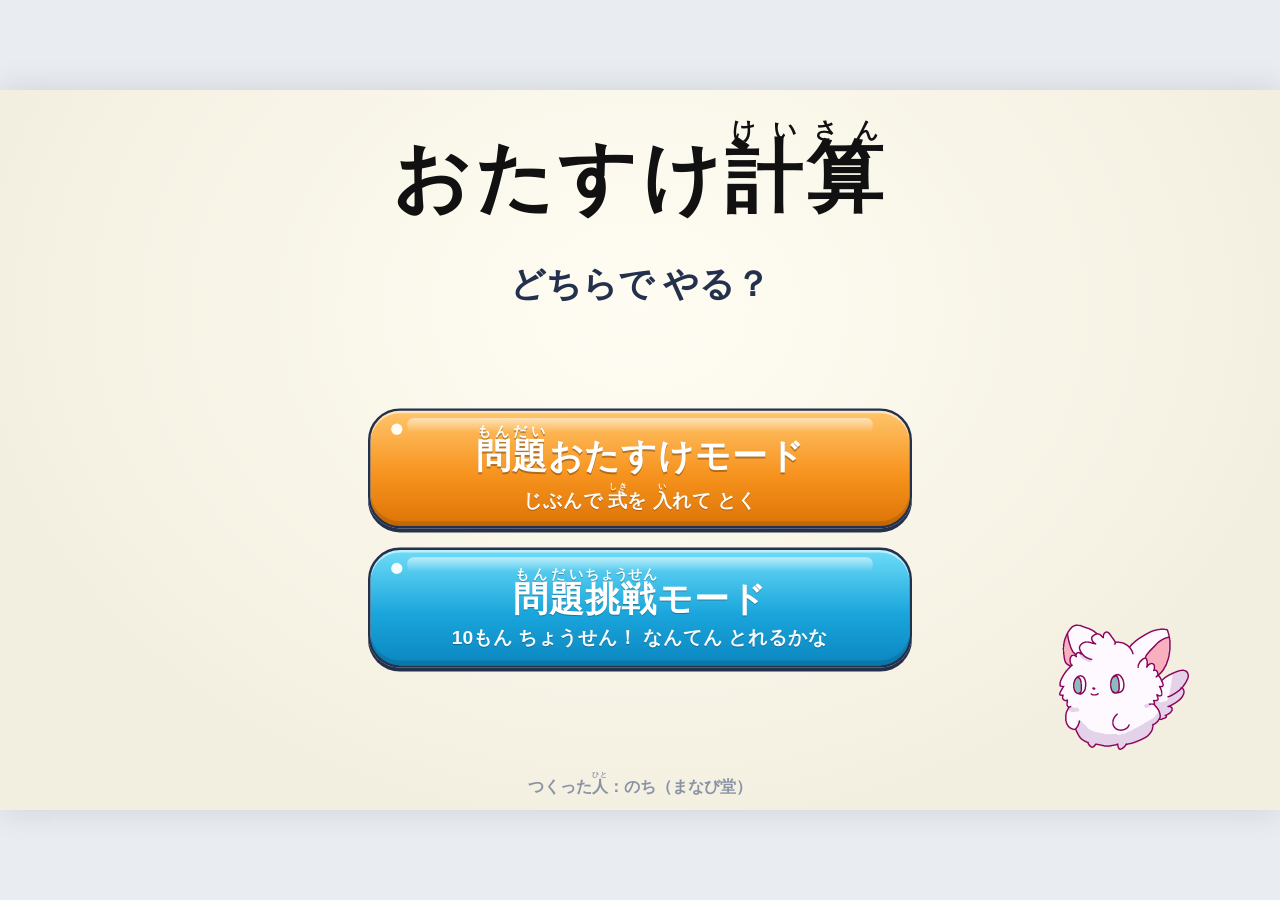
==== src/index.html @ decfeaf8 "おたすけ計算 ver 1.0.0 を作成 - 問題おたすけモードと問題挑戦モード（4しゅるい・10問・点数） - おたすけレベル（たくさん・すこし・なし） - ブロック・数の線・さくらんぼの切りかえ " ====
<!doctype html>
<html lang="ja">
<head>
<meta charset="utf-8">
<meta name="viewport" content="width=device-width,initial-scale=1">
<title>おたすけ計算</title>
<link rel="stylesheet" href="style.css">
</head>
<body>
<div id="stage">
  <header id="top">
    <h1 class="ttl">おたすけ<ruby>計算<rt>けいさん</rt></ruby><span class="badge" id="prog" hidden></span></h1>
    <div class="hbtns">
      <button class="gb g-cyan" id="bBack"><svg viewBox="0 0 32 32"><path d="M19 7 10 16l9 9" /></svg>もどす</button>
      <button class="gb g-green" id="bFwd">すすむ<svg viewBox="0 0 32 32"><path d="M13 7l9 9-9 9" /></svg></button>
      <button class="gb g-orange" id="bReset"><svg viewBox="0 0 32 32"><path d="M8 17a8 8 0 1 0 2.6-6" /><path d="M9 5v6h6" /></svg>リセット</button>
      <button class="gb g-navy" id="bSet"><svg viewBox="0 0 32 32" class="gear"><circle cx="16" cy="16" r="7.5" /><path d="M16 2.5v5M16 24.5v5M2.5 16h5M24.5 16h5M6.5 6.5l3.5 3.5M22 22l3.5 3.5M6.5 25.5 10 22M22 10l3.5-3.5" /></svg>せってい</button>
    </div>
  </header>

  <div id="tabs" hidden>
    <button class="gb g-cyan sm" data-v="blk">ブロック</button>
    <button class="gb g-cyan sm" data-v="line"><ruby>数<rt>かず</rt></ruby>の<ruby>線<rt>せん</rt></ruby></button>
    <button class="gb g-cyan sm" data-v="sak">さくらんぼ</button>
  </div>

  <div id="note">
    <svg id="grid"></svg>
    <div id="shiki"><ruby>式<rt>しき</rt></ruby></div>
    <div id="hlL"></div>
    <svg id="lineL"></svg>
    <div id="markL"></div>
    <div id="figL"></div>
    <div id="boxL"></div>
    <svg id="fxL"></svg>
  </div>

  <div id="bubble"><div id="say"></div><div id="sayBtns"></div></div>
  <div id="charaW"><img id="chara" src="assets/chara.png" alt=""></div>
  <div id="pad"></div>
  <div id="endCard" hidden>
    <div class="etxt" id="eTxt"></div>
    <button class="gb g-green" id="bNew"></button>
    <button class="gb g-gray" id="bStay">このまま みる</button>
  </div>

  <div id="assist" hidden>
    <div class="ahead">
      <div id="aTitle"></div>
      <button class="gb g-cyan sm" id="aAgain">もういちど</button>
      <button class="gb g-gray sm" id="aClose">とじる</button>
    </div>
    <div id="aBody"></div>
  </div>

  <div id="home">
    <div class="hTtl">おたすけ<ruby>計算<rt>けいさん</rt></ruby></div>
    <div class="hQ" id="hQ"></div>
    <div class="hBtns" id="hBtns"></div>
    <button class="gb g-gray" id="hBack"><svg viewBox="0 0 32 32"><path d="M19 7 10 16l9 9" /></svg>もどる</button>
    <img class="hChara" src="assets/chara.png" alt="">
    <div class="hCredit">つくった<ruby>人<rt>ひと</rt></ruby>：のち（まなび堂）</div>
  </div>

  <div id="modal" hidden><div class="card" id="mCard"></div></div>
  <div id="confL"></div>
</div>
<script src="logic.js"></script>
<script src="app.js"></script>
</body>
</html>
---- src/style.css ----
:root{
  --f:"UD デジタル 教科書体 NK-R","UD デジタル 教科書体 N-R","UD Digi Kyokasho NK-R","UD Digi Kyokasho N-R","BIZ UDPGothic","Meiryo",sans-serif;
  --fb:"UD デジタル 教科書体 NK-B","UD デジタル 教科書体 N-B","UD Digi Kyokasho NK-B","UD Digi Kyokasho N-B","BIZ UDPGothic","Meiryo",sans-serif;
  --ink:#1c2233; --kid:#183a8c; --carry:#e8590c; --borrow:#1971c2;
  --grid:#3aa0d0; --gridL:#8ccbe8; --navy:#24314d; --cell:56px;
}
*{box-sizing:border-box;margin:0;padding:0}
html,body{width:100%;height:100%;overflow:hidden;background:#e9edf2;touch-action:manipulation;overscroll-behavior:none}
body{font-family:var(--f);color:var(--ink);user-select:none;-webkit-user-select:none}
button{font-family:var(--fb);cursor:pointer}
ruby rt{font-size:.36em;letter-spacing:0;font-weight:700}
#stage{position:absolute;left:50%;top:50%;width:1600px;height:900px;transform-origin:center;overflow:hidden;
  background:#fdfcf8;box-shadow:0 0 40px rgba(0,0,0,.12)}

/* ---- ヘッダー ---- */
#top{position:absolute;left:0;right:0;top:0;height:100px}
.ttl{position:absolute;left:44px;top:10px;font:700 60px/1.3 var(--fb);letter-spacing:2px;color:#111}
.ttl rt{font-size:.3em}
.hbtns{position:absolute;right:20px;top:22px;display:flex;gap:14px}
.hbtns .gb{width:190px}

/* ---- つやつやボタン（まなびバトル風） ---- */
.gb{position:relative;height:64px;border-radius:32px;border:3px solid var(--navy);color:#fff;font-size:28px;font-weight:700;
  display:flex;align-items:center;justify-content:center;gap:8px;letter-spacing:1px;
  text-shadow:0 2px 0 rgba(0,0,0,.28);box-shadow:0 5px 0 var(--navy),inset 0 3px 0 rgba(255,255,255,.55),inset 0 -6px 0 rgba(0,0,0,.12);
  transition:transform .07s,box-shadow .07s,filter .1s}
.gb::before{content:"";position:absolute;left:16px;top:9px;width:10px;height:10px;border-radius:50%;background:#fff;opacity:.95}
.gb::after{content:"";position:absolute;left:30px;right:30px;top:6px;height:12px;border-radius:8px;background:linear-gradient(rgba(255,255,255,.55),rgba(255,255,255,0))}
.gb:hover:not(:disabled){filter:brightness(1.08)}
.gb:active:not(:disabled){transform:translateY(4px);box-shadow:0 1px 0 var(--navy),inset 0 3px 0 rgba(255,255,255,.5)}
.gb:disabled{filter:grayscale(.85) brightness(1.05);opacity:.45;cursor:default}
.gb svg{width:30px;height:30px;fill:none;stroke:#fff;stroke-width:4;stroke-linecap:round;stroke-linejoin:round;filter:drop-shadow(0 2px 0 rgba(0,0,0,.25));flex:none}
.gb svg.gear circle{stroke-width:4}
.gb svg.gear path{stroke-width:4.5;stroke-linecap:butt}
.nb{white-space:nowrap}
.g-cyan{background:linear-gradient(180deg,#6fdcf7,#1aa6dc 55%,#0b86c0)}
.g-green{background:linear-gradient(180deg,#8be38a,#2fb85a 55%,#1d9446)}
.g-orange{background:linear-gradient(180deg,#ffc56b,#f7931e 55%,#dd7406)}
.g-navy{background:linear-gradient(180deg,#8a7cf0,#5b48d6 55%,#4331b5)}
.g-pink{background:linear-gradient(180deg,#ff9fc8,#ec5c9b 55%,#cf3f7f)}
.g-gray{background:linear-gradient(180deg,#b9c3d1,#7f8ba0 55%,#66728a)}
.g-pearl{background:linear-gradient(180deg,#ffffff,#eef2f8 60%,#d9e1ec);color:var(--navy);text-shadow:none}
.g-pearl::after{display:none}
.gb.sm{height:52px;font-size:24px;border-radius:26px;box-shadow:0 4px 0 var(--navy),inset 0 3px 0 rgba(255,255,255,.55)}
.gb.sm::before{left:13px;top:7px;width:8px;height:8px}

/* ---- ノート（12行） ---- */
#note{position:absolute;left:52px;top:116px;width:1008px;height:728px}
#note>*{position:absolute;left:0;top:0;width:1008px;height:728px}
#grid{overflow:visible}
#hlL,#markL,#boxL,#flyL{pointer-events:none}
#boxL{pointer-events:auto;width:0;height:0}
#shiki{width:56px!important;height:56px!important;display:flex;align-items:center;justify-content:center;font:700 34px var(--fb);padding-top:8px}
#shiki rt{font-size:.38em}
#lineL,#fxL{overflow:visible;pointer-events:none}

.mk{position:absolute;width:56px;height:56px;display:flex;align-items:center;justify-content:center;font-size:44px;line-height:1;color:var(--ink)}
.mk.f{font-size:38px}
.mk.u{color:var(--kid)}
.mk.o{font-size:42px}
.mk.s{width:28px;height:28px;font-size:23px;font-weight:700;letter-spacing:-1px}
.mk.cy{color:var(--carry)}
.mk.s.bw{color:var(--borrow)}
.mk.s.sm{font-size:19px;width:26px}
.mk.x::after{content:"";position:absolute;left:14px;right:14px;top:50%;height:3px;border-radius:2px;background:var(--borrow);transform:rotate(-58deg)}
.mk.g{opacity:0}
.mk.g.nw{animation:gone 2s ease forwards}
.mk.nw{animation:pop .5s cubic-bezier(.2,1.7,.45,1) both}
.mk.s.nw{animation:popS .6s cubic-bezier(.2,1.7,.45,1) both}
.mk.late{animation-delay:.55s}
.mk.x.nw::after{animation:slash .4s ease-out both}
@keyframes pop{0%{transform:scale(.2);opacity:0}100%{transform:scale(1);opacity:1}}
@keyframes popS{0%{transform:scale(.2);opacity:0;text-shadow:0 0 0 #fff}50%{transform:scale(1.7);opacity:1}100%{transform:scale(1)}}
@keyframes slash{0%{transform:rotate(-58deg) scaleX(0)}100%{transform:rotate(-58deg) scaleX(1)}}
@keyframes gone{0%{opacity:0;transform:scale(.3)}15%{opacity:1;transform:scale(1)}60%{opacity:1}100%{opacity:0;transform:translateY(-10px)}}

.hl{position:absolute;background:rgba(255,226,0,.55);border-radius:12px 6px 14px 8px;mix-blend-mode:multiply;animation:swipe .4s ease-out both}
.hl.s{background:rgba(255,200,0,.45)}
@keyframes swipe{0%{clip-path:inset(0 0 100% 0)}100%{clip-path:inset(0 0 0 0)}}

.box{position:absolute;border:4px solid #ff3b3b;border-radius:6px;background:rgba(255,255,255,.35);cursor:pointer;
  animation:glow 1.3s ease-in-out infinite}
.box.shake{animation:shake .45s, glow 1.3s ease-in-out .45s infinite}
@keyframes glow{0%,100%{box-shadow:0 0 0 2px rgba(255,59,59,.15),0 0 10px 2px rgba(255,59,59,.35)}50%{box-shadow:0 0 0 2px rgba(255,59,59,.35),0 0 22px 6px rgba(255,59,59,.55)}}
@keyframes shake{0%,100%{transform:translateX(0)}20%{transform:translateX(-9px)}40%{transform:translateX(9px)}60%{transform:translateX(-6px)}80%{transform:translateX(6px)}}
.bd{position:absolute;top:0;width:48px;height:48px;display:flex;align-items:center;justify-content:center;font-size:44px;color:var(--kid)}
.bd.f{font-size:38px;color:var(--ink)}
.caret{position:absolute;top:38px;width:24px;height:4px;background:#ff3b3b;border-radius:2px;animation:blink 1s steps(1) infinite}
@keyframes blink{50%{opacity:0}}
.fly{position:absolute;width:56px;height:56px;display:flex;align-items:center;justify-content:center;font:700 40px var(--f);color:var(--carry);
  transition:transform .55s cubic-bezier(.5,-0.2,.4,1.2),font-size .55s;z-index:5}
.fly.dn{color:var(--kid);font-size:44px}

/* ---- ふきだし ---- */
#bubble{position:absolute;left:1084px;top:104px;width:496px;height:300px;background:#ebe7d8;border-radius:64px}
#bubble::after{content:"";position:absolute;left:84px;bottom:-60px;width:64px;height:66px;background:#ebe7d8;clip-path:polygon(0 0,100% 0,8% 100%)}
#say{position:absolute;left:40px;right:34px;top:30px;bottom:30px;font:700 40px/1.6 var(--fb);color:#222;display:flex;flex-direction:column;justify-content:center;overflow:hidden;word-break:auto-phrase;line-break:strict}
#say.btns{bottom:94px}
#say .ng{color:#e03131}
#say .sub{font-size:.8em;color:#444}
#say .ok{color:#1d8f43}
#say .num{color:#d6336c}
#sayBtns{position:absolute;right:30px;bottom:26px;display:flex;gap:12px}
#sayBtns .gb{width:236px;white-space:nowrap;font-size:23px;letter-spacing:0}

/* ---- キャラ ---- */
#charaW{position:absolute;left:1086px;top:476px;width:220px;height:220px;animation:bob 2.6s ease-in-out infinite}
#chara{width:100%;height:100%;transform:scaleX(-1);display:block}
#charaW.hop{animation:hop .55s ease}
#charaW.shake{animation:nope .5s ease}
#charaW.jump{animation:jump 1.1s ease}
@keyframes bob{0%,100%{transform:translateY(0)}50%{transform:translateY(-8px)}}
@keyframes hop{0%,100%{transform:translateY(0)}40%{transform:translateY(-34px)}}
@keyframes nope{0%,100%{transform:rotate(0)}25%{transform:rotate(-8deg)}75%{transform:rotate(8deg)}}
@keyframes jump{0%,100%{transform:translateY(0) rotate(0)}25%{transform:translateY(-70px) rotate(-10deg)}50%{transform:translateY(0)}70%{transform:translateY(-36px) rotate(8deg)}}

/* ---- テンキー ---- */
#pad{position:absolute;left:1300px;top:438px;width:280px;height:352px;display:grid;grid-template-columns:repeat(4,64px);grid-auto-rows:64px;gap:8px}
#pad .gb{width:auto;height:64px;font-size:34px;border-radius:16px;letter-spacing:0}
#pad .gb::before{left:9px;top:7px;width:7px;height:7px}
#pad .gb::after{left:14px;right:14px;top:5px;height:9px}
#pad .w2{grid-column:span 2}
#pad .w4{grid-column:span 4;font-size:30px}
#pad .gb.op{font-size:38px}
#pad[hidden]{display:none}

#endCard{position:absolute;left:1300px;top:438px;width:280px;height:352px;background:#fff;border:4px solid var(--navy);border-radius:26px;
  box-shadow:0 6px 0 var(--navy);display:flex;flex-direction:column;align-items:stretch;justify-content:center;gap:22px;padding:22px 20px;animation:pop .5s cubic-bezier(.2,1.5,.45,1)}
#endCard[hidden]{display:none}
#endCard .etxt{font:700 30px/1.45 var(--fb);text-align:center}
#endCard .gb{font-size:26px}

/* ---- アシスト ---- */
#assist{position:absolute;left:52px;width:1008px;height:316px;background:#fffef9;border:4px solid var(--navy);border-radius:26px;
  box-shadow:0 8px 0 rgba(36,49,77,.9),0 18px 40px rgba(0,0,0,.25);z-index:20;animation:up .35s cubic-bezier(.2,1.3,.45,1)}
#assist[hidden]{display:none}
@keyframes up{0%{transform:translateY(40px);opacity:0}100%{transform:none;opacity:1}}
.ahead{position:absolute;left:0;right:0;top:0;height:70px;display:flex;align-items:center;gap:12px;padding:0 18px 0 26px;border-bottom:3px dashed #d6dbe4}
#aTitle{flex:1;font:700 30px var(--fb);color:var(--navy)}
#aTitle rt{font-size:.38em}
.ahead .gb{width:170px}
#aBody{position:absolute;left:0;right:0;top:72px;bottom:0}
#aBody svg{width:100%;height:100%}
.asv text{font-family:var(--fb);font-weight:700}
.st{opacity:0;animation:fin .5s ease-out forwards}
.dr{stroke-dasharray:300;stroke-dashoffset:300;animation:draw .6s ease-out forwards}
@keyframes fin{0%{opacity:0;transform:translateY(8px)}100%{opacity:1;transform:none}}
@keyframes draw{100%{stroke-dashoffset:0}}
.kuku{display:grid;grid-template-columns:repeat(3,1fr);gap:10px 18px;padding:16px 30px 0}
.kuku div{font:700 34px/58px var(--fb);text-align:center;border-radius:14px;background:#f1f4f9}
.kuku div.on{background:#ffe066;box-shadow:inset 0 0 0 3px #f59f00}
.knote{position:absolute;left:30px;right:30px;bottom:12px;font:700 24px var(--fb);color:#c2255c;text-align:center}
.kuku.n{padding-top:8px}
.kuku.n div{line-height:50px}

/* ---- モーダル ---- */
#modal{position:absolute;inset:0;background:rgba(20,30,50,.45);z-index:50;display:flex;align-items:center;justify-content:center}
#modal[hidden]{display:none}
.card{width:860px;background:#fff;border:4px solid var(--navy);border-radius:30px;box-shadow:0 8px 0 var(--navy);padding:34px 44px 38px;animation:pop .35s cubic-bezier(.2,1.4,.45,1)}
.card h2{font:700 40px var(--fb);text-align:center;margin-bottom:22px}
.card p{font:700 30px/1.6 var(--fb);text-align:center;margin-bottom:28px}
.card .row{display:flex;gap:20px;justify-content:center}
.card .row .gb{width:260px}
.opt{display:flex;align-items:center;gap:16px;margin:0 0 20px}
.opt .lbl{width:300px;font:700 28px var(--fb)}
.opt .seg{display:flex;gap:12px;flex:1}
.opt .seg .gb{flex:1;width:0;font-size:24px;height:60px}
.opt .seg .gb:not(.on){background:linear-gradient(180deg,#fff,#edf1f7 60%,#d9e1ec);color:var(--navy);text-shadow:none}
.opt .seg .gb:not(.on)::after{display:none}
.prev{display:inline-block;width:56px;height:56px;vertical-align:middle}
.credit{margin-top:6px;font:700 20px var(--fb);color:#6b7489;text-align:center}

/* ---- はなまる・紙ふぶき ---- */
.hana{fill:none;stroke:#e03131;stroke-width:5;stroke-linecap:round;stroke-linejoin:round}
#confL{position:absolute;inset:0;pointer-events:none;z-index:40;overflow:hidden}
.cf{position:absolute;top:-30px;width:16px;height:22px;border-radius:3px;animation:fall 2.2s ease-in forwards}
@keyframes fall{0%{transform:translateY(0) rotate(0)}100%{transform:translateY(1000px) rotate(720deg)}}
.ver{position:absolute;left:54px;bottom:6px;font:700 16px var(--fb);color:#9aa3b5}

/* ===== おたすけ計算 ===== */
.ttl:has(.badge){font-size:52px;top:14px}
.ttl .badge{display:inline-block;vertical-align:middle;margin-left:16px;padding:6px 18px 7px;border-radius:22px;background:linear-gradient(180deg,#ff9fc8,#ec5c9b);
  border:3px solid var(--navy);color:#fff;font-size:28px;letter-spacing:1px;text-shadow:0 2px 0 rgba(0,0,0,.25);box-shadow:0 3px 0 var(--navy);position:relative;top:-6px}
.ttl .badge[hidden]{display:none}

#note{top:184px;height:672px}
#note>*{height:672px}
#figL{pointer-events:auto}
#boxL{z-index:4}

/* ---- 図の 切りかえ ---- */
#tabs{position:absolute;left:52px;top:110px;display:flex;gap:16px}
#tabs[hidden]{display:none}
#tabs .gb{width:230px}
#tabs .gb:not(.on){background:linear-gradient(180deg,#fff,#edf1f7 60%,#d9e1ec);color:var(--navy);text-shadow:none}
#tabs .gb:not(.on)::after{display:none}
#tabs .gb:not(.on)::before{background:#c9d3e2}
#tabs rt{font-size:.42em}

.mk.rd{color:#e03131}

/* ---- ブロック ---- */
.frm{position:absolute;border:3px solid #9aa5b8;border-radius:12px;background:rgba(255,255,255,.6)}
.frm.ten{border:4px solid #2f9e44;box-shadow:0 0 0 3px rgba(47,158,68,.18),0 0 16px rgba(47,158,68,.35);animation:tenOn .5s ease-out}
@keyframes tenOn{0%{transform:scale(.96);opacity:.4}100%{transform:none;opacity:1}}
.ftag{position:absolute;width:280px;text-align:center;font:700 26px var(--fb);color:#2b8a3e}
.ftag rt{font-size:.42em}
.bhl{position:absolute;width:50px;height:50px;border-radius:10px;background:rgba(255,226,0,.6);animation:swipe .4s ease-out both}
.blk{position:absolute;width:56px;height:56px}
.blk::before{content:"";position:absolute;left:5px;top:5px;width:46px;height:46px;border-radius:9px}
.blk.e::before{border:2.5px dashed #b8c2d1}
.blk.b::before{background:linear-gradient(180deg,#8fd0ff,#3a9bea 60%,#1f7fd0);border:3px solid #1864ab;box-shadow:inset 0 3px 0 rgba(255,255,255,.55),0 3px 0 #1864ab}
.blk.p::before{background:linear-gradient(180deg,#ffc2dc,#f06595 60%,#d6336c);border:3px solid #a61e4d;box-shadow:inset 0 3px 0 rgba(255,255,255,.55),0 3px 0 #a61e4d}
.blk.x::before{background:#e9ecef;border:3px solid #adb5bd}
.blk.x::after{content:"";position:absolute;left:10px;right:10px;top:50%;height:4px;border-radius:2px;background:var(--borrow);transform:rotate(-50deg)}
.blk.can{cursor:pointer}
.blk.can::before{animation:canGlow 1.3s ease-in-out infinite}
@keyframes canGlow{0%,100%{outline:3px solid rgba(255,59,59,.25);outline-offset:2px}50%{outline:3px solid rgba(255,59,59,.85);outline-offset:4px}}
.blk.nw::before{animation:pop .45s cubic-bezier(.2,1.7,.45,1) both}

/* ---- 数の線 ---- */
.lsv{position:absolute;left:0;top:0;overflow:visible}
.lsv text{font-family:var(--fb);font-weight:700}
.lsv .tk{cursor:pointer}
.lsv .tk:hover + .tc{fill:rgba(255,59,59,.18)}
.tc{animation:tcG 1.3s ease-in-out infinite}
@keyframes tcG{0%,100%{stroke-opacity:.45}50%{stroke-opacity:1}}

/* ---- テンキー（4だん） ---- */
#pad{top:470px;height:280px}
#endCard{top:470px;height:300px;gap:18px}
#endCard .etxt{font-size:30px}

/* ---- タイトル（モードを えらぶ） ---- */
#home{position:absolute;inset:0;z-index:30;background:radial-gradient(ellipse at 50% 30%,#fffdf3,#f3efe0 75%)}
#home[hidden]{display:none}
.hTtl{position:absolute;left:0;right:0;top:36px;text-align:center;font:700 96px/1.3 var(--fb);letter-spacing:6px;color:#111}
.hTtl rt{font-size:.3em;letter-spacing:2px}
.hQ{position:absolute;left:0;right:0;top:212px;text-align:center;font:700 44px/1.4 var(--fb);color:var(--navy)}
.hQ rt{font-size:.4em}
.hBtns{position:absolute;left:330px;top:300px;width:940px;height:520px;display:grid;gap:24px;align-content:center}
.hBtns.c1{grid-template-columns:680px;justify-content:center}
.hBtns.c2{grid-template-columns:repeat(2,440px);justify-content:center}
.hBtns .gb{height:150px;border-radius:40px;flex-direction:column;gap:6px;font-size:44px;line-height:1.25}
.hBtns.c2 .gb{height:200px}
.hBtns.c3 .gb,.hBtns.c1.n3 .gb{height:136px}
.hBtns .gb small{display:block;font-size:24px;letter-spacing:0;opacity:.96}
.hBtns .gb rt{font-size:.4em}
.hBtns .gb::before{left:26px;top:16px;width:14px;height:14px}
.hBtns .gb::after{left:46px;right:46px;top:9px;height:18px}
#hBack{position:absolute;left:52px;bottom:52px;width:190px}
#hBack[hidden]{display:none}
.hChara{position:absolute;right:70px;bottom:70px;width:250px;height:250px;transform:scaleX(-1);animation:bobH 2.6s ease-in-out infinite}
@keyframes bobH{0%,100%{transform:scaleX(-1) translateY(0)}50%{transform:scaleX(-1) translateY(-10px)}}
.hCredit{position:absolute;left:0;right:0;bottom:16px;text-align:center;font:700 20px var(--fb);color:#8a93a6}
.hCredit rt{font-size:.45em}

/* ---- けっか ---- */
.score{font:700 120px/1 var(--fb);text-align:center;color:#e03131;margin:4px 0 6px}
.score small{font-size:44px;color:var(--ink);margin-left:6px}
.rsRow{display:flex;justify-content:center;gap:10px;margin:0 0 30px}
.rsRow span{width:56px;height:56px;border-radius:50%;display:flex;align-items:center;justify-content:center;font:700 34px var(--fb);border:3px solid}
.rsRow .o{color:#e03131;border-color:#e03131;background:#fff5f5}
.rsRow .x{color:#868e96;border-color:#ced4da;background:#f8f9fa}
.card .row.r3 .gb{width:240px}
.card p rt,.card h2 rt{font-size:.4em}
#pad .w2{font-size:28px;white-space:nowrap}
.card .row.r3 .gb{font-size:25px;white-space:nowrap;letter-spacing:0}
.hBtns .gb .mt{display:block;white-space:nowrap}
.lband{fill:rgba(255,255,255,.88)}
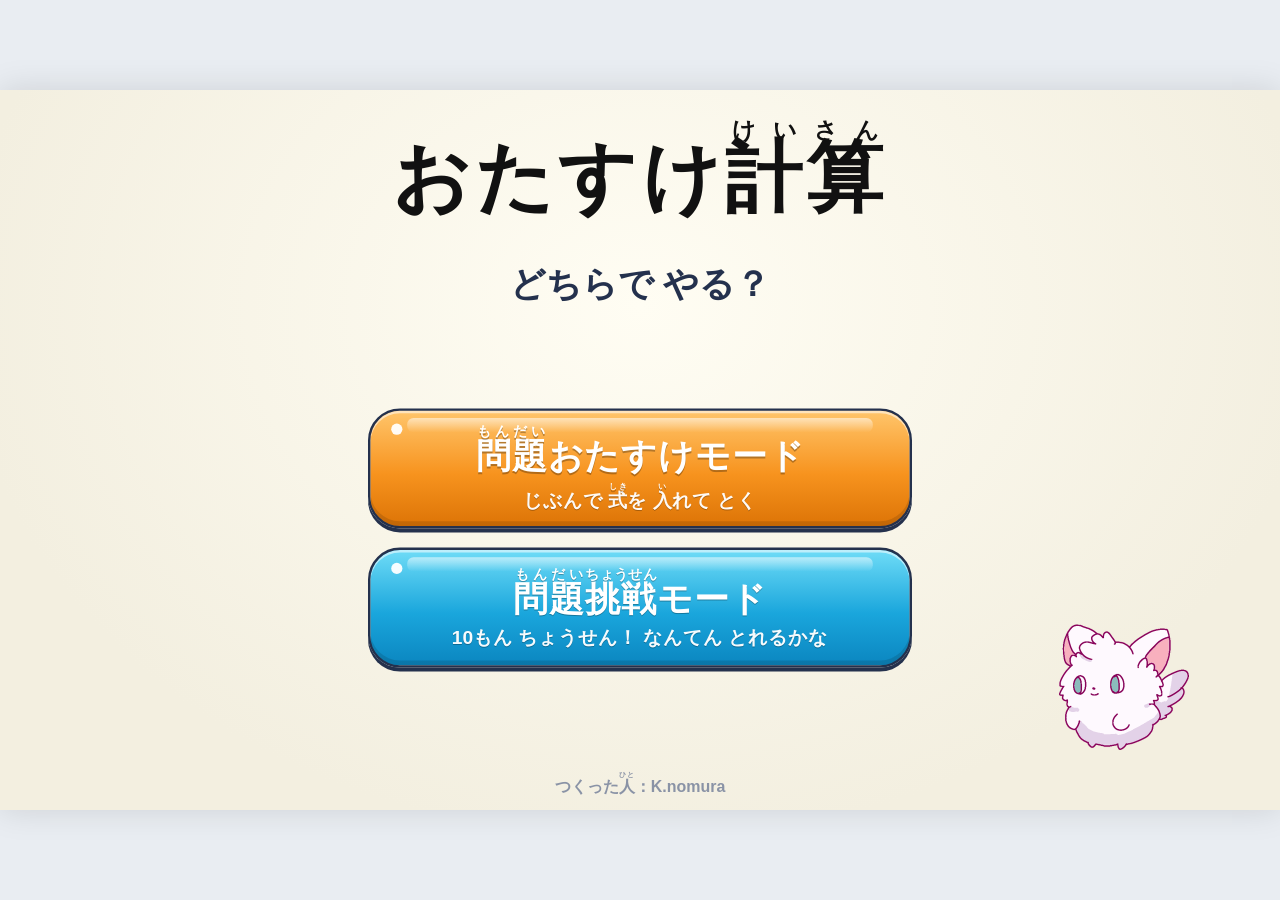
==== commit 62c42670: "さいごの式の答えを式へとばす・作者名をK.nomuraに統一 - 12＋2などで、10＋4＝14のあとに同じ答えをもう一度書かせず、式の答えへ自動でとばす - GitHub版・Canva版とも作者名を" ====
--- a/src/index.html
+++ b/src/index.html
@@ -32,6 +32,7 @@
     <div id="markL"></div>
     <div id="figL"></div>
     <div id="boxL"></div>
+    <div id="flyL"></div>
     <svg id="fxL"></svg>
   </div>
 
@@ -59,7 +60,7 @@
     <div class="hBtns" id="hBtns"></div>
     <button class="gb g-gray" id="hBack"><svg viewBox="0 0 32 32"><path d="M19 7 10 16l9 9" /></svg>もどる</button>
     <img class="hChara" src="assets/chara.png" alt="">
-    <div class="hCredit">つくった<ruby>人<rt>ひと</rt></ruby>：のち（まなび堂）</div>
+    <div class="hCredit">つくった<ruby>人<rt>ひと</rt></ruby>：K.nomura</div>
   </div>
 
   <div id="modal" hidden><div class="card" id="mCard"></div></div>
--- a/src/style.css
+++ b/src/style.css
@@ -268,3 +268,6 @@
 .card .row.r3 .gb{font-size:25px;white-space:nowrap;letter-spacing:0}
 .hBtns .gb .mt{display:block;white-space:nowrap}
 .lband{fill:rgba(255,255,255,.88)}
+.opt .seg .gb{white-space:nowrap;letter-spacing:0}
+#flyL{pointer-events:none;z-index:6}
+.fly.dn{color:var(--kid)}
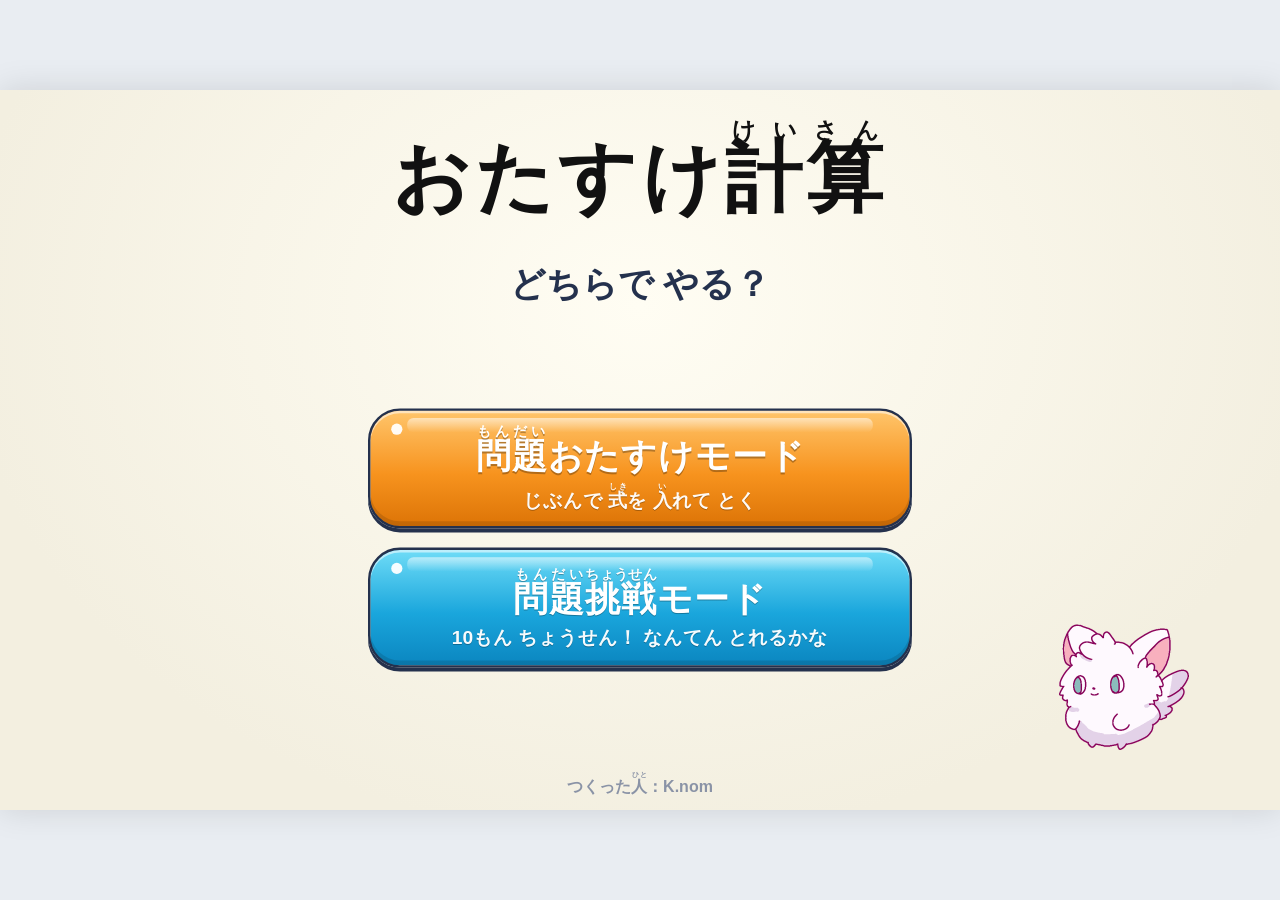
==== commit 87606e26: "作者名を K.nom に統一 Co-Authored-By: Claude Haiku 5.5 <noreply@anthropic.com> Claude-Session: https://clau" ====
--- a/src/index.html
+++ b/src/index.html
@@ -60,7 +60,7 @@
     <div class="hBtns" id="hBtns"></div>
     <button class="gb g-gray" id="hBack"><svg viewBox="0 0 32 32"><path d="M19 7 10 16l9 9" /></svg>もどる</button>
     <img class="hChara" src="assets/chara.png" alt="">
-    <div class="hCredit">つくった<ruby>人<rt>ひと</rt></ruby>：K.nomura</div>
+    <div class="hCredit">つくった<ruby>人<rt>ひと</rt></ruby>：K.nom</div>
   </div>
 
   <div id="modal" hidden><div class="card" id="mCard"></div></div>
--- a/src/style.css
+++ b/src/style.css
@@ -271,3 +271,4 @@
 .opt .seg .gb{white-space:nowrap;letter-spacing:0}
 #flyL{pointer-events:none;z-index:6}
 .fly.dn{color:var(--kid)}
+#tabs .gb[hidden]{display:none}
